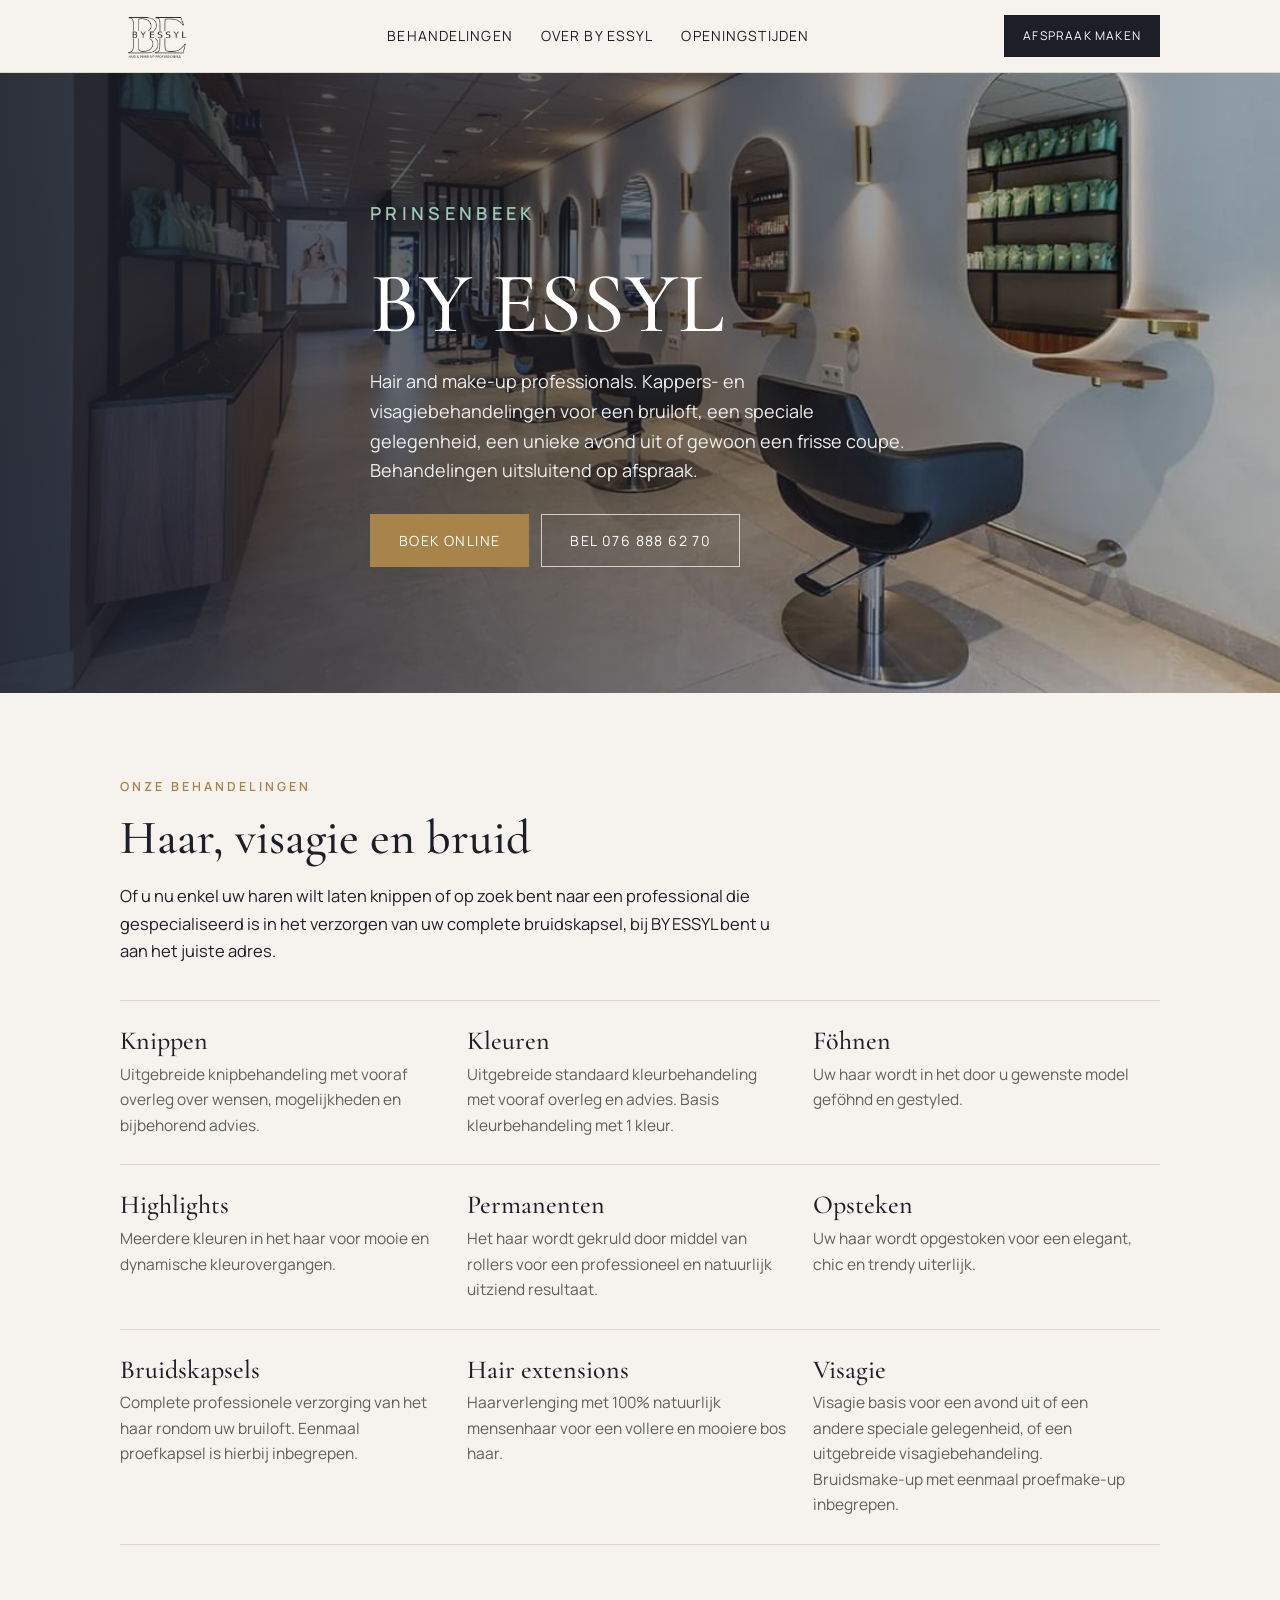
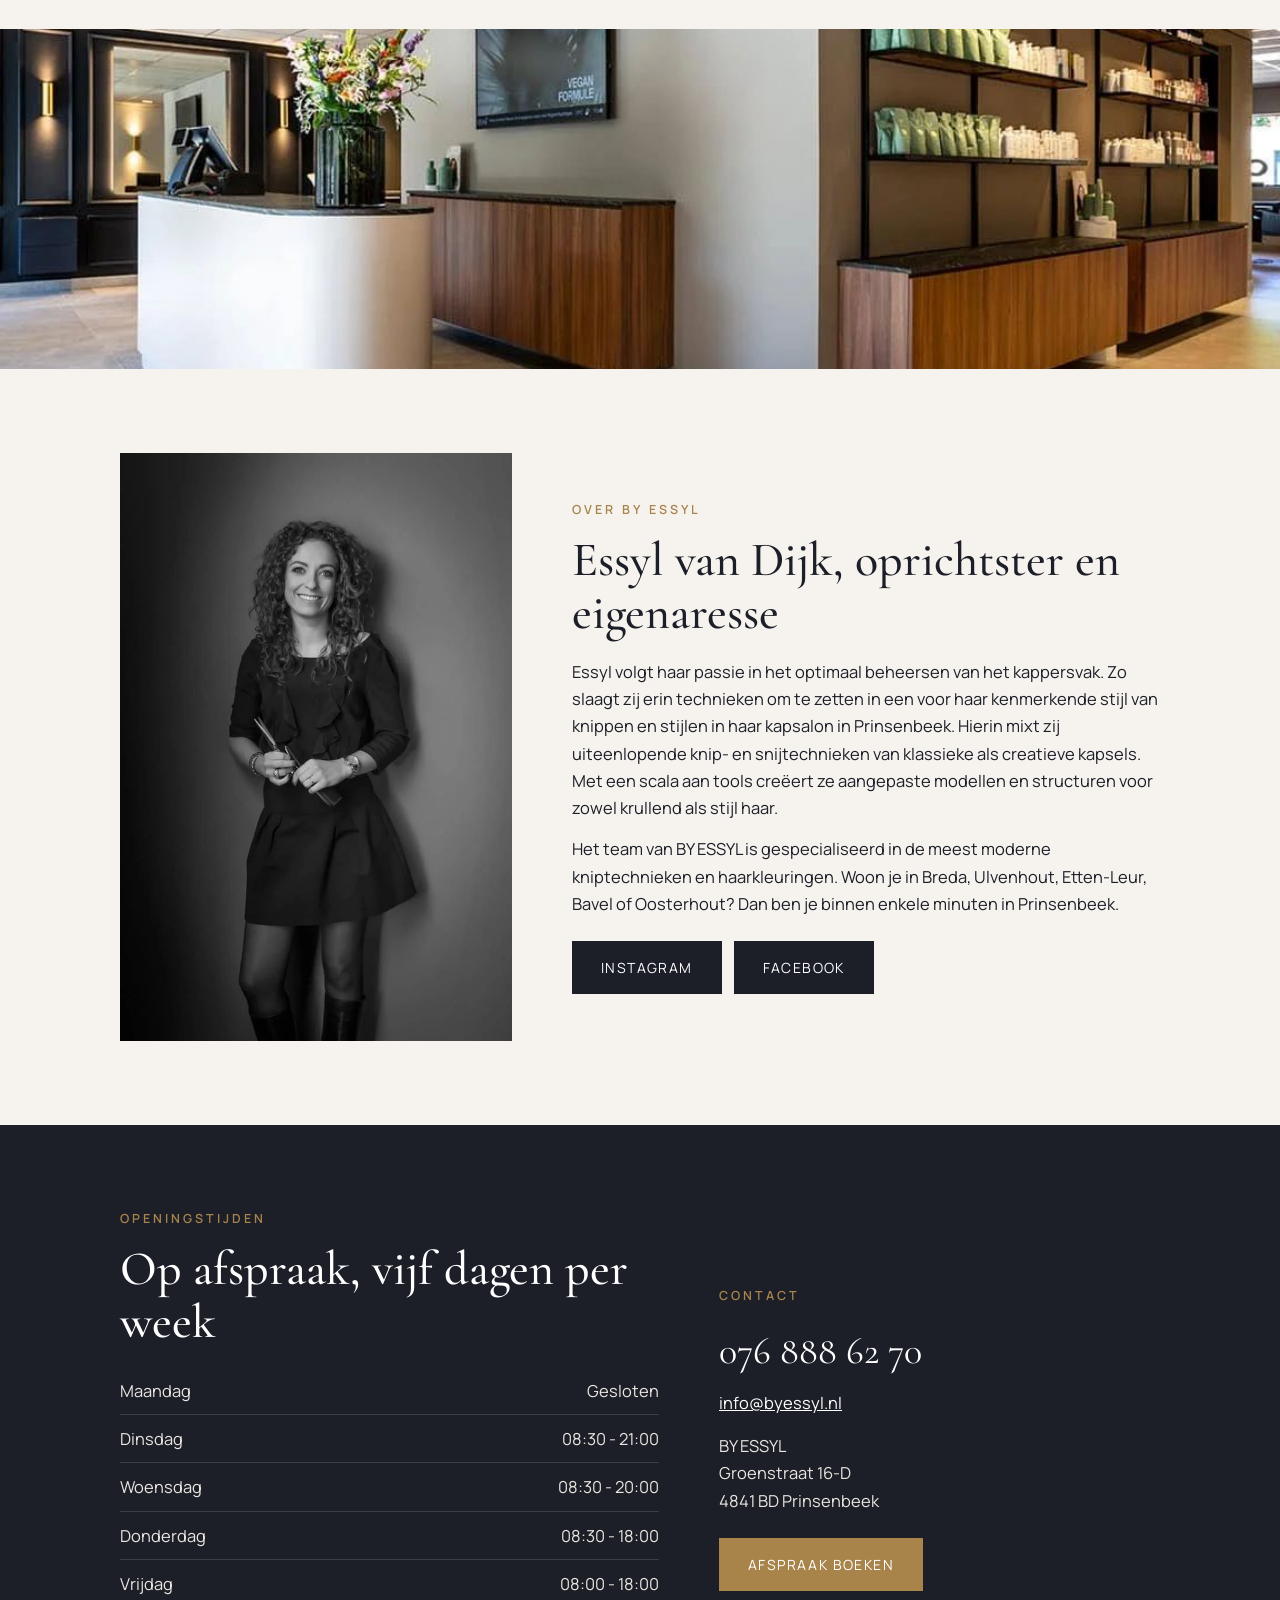
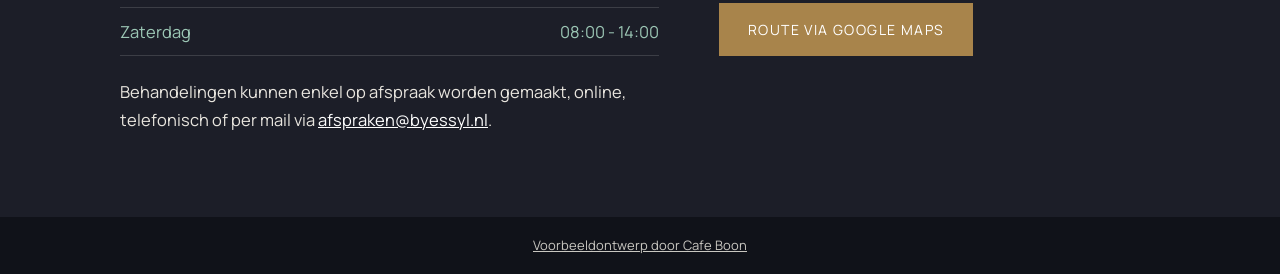
==== index.html @ 24ba28ef "Voorbeeldwebsite BY ESSYL" ====
<!doctype html>
<html lang="nl">
<head>
<meta charset="utf-8">
<meta name="viewport" content="width=device-width,initial-scale=1">
<title>BY ESSYL | Hair and Make-up professionals in Prinsenbeek</title>
<meta name="description" content="BY ESSYL, hair and make-up professionals aan de Groenstraat in Prinsenbeek. Knippen, kleuren, styling, bruid, visagie en extensions. Uitsluitend op afspraak.">
<meta name="robots" content="noindex">
<link rel="icon" href="images/logo.png">
<meta property="og:title" content="BY ESSYL, hair and make-up professionals">
<meta property="og:description" content="Kapsalon en visagie in Prinsenbeek, uitsluitend op afspraak.">
<meta property="og:image" content="https://byessyl.cafeboon.com/images/salon.jpg">
<meta property="og:type" content="website">
<link rel="preconnect" href="https://fonts.googleapis.com"><link rel="preconnect" href="https://fonts.gstatic.com" crossorigin>
<link href="https://fonts.googleapis.com/css2?family=Cormorant+Garamond:wght@500;600&family=Manrope:wght@400;600&display=swap" rel="stylesheet">
<link rel="stylesheet" href="style.css">
</head>
<body>
<header><div class="wrap">
<a href="#"><img src="images/logo.png" alt="BY ESSYL hair and make-up professionals"></a>
<nav><a href="#behandelingen">Behandelingen</a><a href="#over">Over BY ESSYL</a><a href="#contact">Openingstijden</a></nav>
<a class="btn" href="https://byessyl.mijnsalon.nl/" target="_blank" rel="noopener" style="padding:10px 18px;font-size:12px">Afspraak maken</a>
</div></header>

<div class="hero"><div class="wrap">
<p class="k">Prinsenbeek</p>
<h1>BY ESSYL</h1>
<p>Hair and make-up professionals. Kappers- en visagiebehandelingen voor een bruiloft, een speciale gelegenheid, een unieke avond uit of gewoon een frisse coupe. Behandelingen uitsluitend op afspraak.</p>
<div class="cta"><a class="btn" style="background:var(--brass);border-color:var(--brass)" href="https://byessyl.mijnsalon.nl/" target="_blank" rel="noopener">Boek online</a><a class="btn o" href="tel:0768886270">Bel 076 888 62 70</a></div>
</div></div>

<section id="behandelingen"><div class="wrap">
<p class="k">Onze behandelingen</p>
<h2>Haar, visagie en bruid</h2>
<p style="max-width:40em">Of u nu enkel uw haren wilt laten knippen of op zoek bent naar een professional die gespecialiseerd is in het verzorgen van uw complete bruidskapsel, bij BY ESSYL bent u aan het juiste adres.</p>
<div class="treat">
<div><h3>Knippen</h3><p>Uitgebreide knipbehandeling met vooraf overleg over wensen, mogelijkheden en bijbehorend advies.</p></div>
<div><h3>Kleuren</h3><p>Uitgebreide standaard kleurbehandeling met vooraf overleg en advies. Basis kleurbehandeling met 1 kleur.</p></div>
<div><h3>Föhnen</h3><p>Uw haar wordt in het door u gewenste model geföhnd en gestyled.</p></div>
<div><h3>Highlights</h3><p>Meerdere kleuren in het haar voor mooie en dynamische kleurovergangen.</p></div>
<div><h3>Permanenten</h3><p>Het haar wordt gekruld door middel van rollers voor een professioneel en natuurlijk uitziend resultaat.</p></div>
<div><h3>Opsteken</h3><p>Uw haar wordt opgestoken voor een elegant, chic en trendy uiterlijk.</p></div>
<div><h3>Bruidskapsels</h3><p>Complete professionele verzorging van het haar rondom uw bruiloft. Eenmaal proefkapsel is hierbij inbegrepen.</p></div>
<div><h3>Hair extensions</h3><p>Haarverlenging met 100% natuurlijk mensenhaar voor een vollere en mooiere bos haar.</p></div>
<div><h3>Visagie</h3><p>Visagie basis voor een avond uit of een andere speciale gelegenheid, of een uitgebreide visagiebehandeling. Bruidsmake-up met eenmaal proefmake-up inbegrepen.</p></div>
</div>
</div></section>

<img class="band" src="images/balie.jpg" alt="De balie in de salon aan de Groenstraat" loading="lazy">

<section id="over"><div class="wrap two">
<img src="images/essyl.jpg" alt="Essyl van Dijk, oprichtster van BY ESSYL" loading="lazy">
<div>
<p class="k">Over BY ESSYL</p>
<h2>Essyl van Dijk, oprichtster en eigenaresse</h2>
<p>Essyl volgt haar passie in het optimaal beheersen van het kappersvak. Zo slaagt zij erin technieken om te zetten in een voor haar kenmerkende stijl van knippen en stijlen in haar kapsalon in Prinsenbeek. Hierin mixt zij uiteenlopende knip- en snijtechnieken van klassieke als creatieve kapsels. Met een scala aan tools creëert ze aangepaste modellen en structuren voor zowel krullend als stijl haar.</p>
<p style="margin-top:14px">Het team van BY ESSYL is gespecialiseerd in de meest moderne kniptechnieken en haarkleuringen. Woon je in Breda, Ulvenhout, Etten-Leur, Bavel of Oosterhout? Dan ben je binnen enkele minuten in Prinsenbeek.</p>
<div class="cta" style="margin-top:24px"><a class="btn" href="https://www.instagram.com/byessyl/" target="_blank" rel="noopener">Instagram</a><a class="btn" href="https://www.facebook.com/byessyl/" target="_blank" rel="noopener">Facebook</a></div>
</div></div></section>

<section class="dark" id="contact"><div class="wrap two" style="grid-template-columns:1.1fr .9fr">
<div>
<p class="k">Openingstijden</p>
<h2>Op afspraak, vijf dagen per week</h2>
<table class="hours" id="hours">
<tr data-d="1"><td>Maandag</td><td>Gesloten</td></tr>
<tr data-d="2"><td>Dinsdag</td><td>08:30 - 21:00</td></tr>
<tr data-d="3"><td>Woensdag</td><td>08:30 - 20:00</td></tr>
<tr data-d="4"><td>Donderdag</td><td>08:30 - 18:00</td></tr>
<tr data-d="5"><td>Vrijdag</td><td>08:00 - 18:00</td></tr>
<tr data-d="6"><td>Zaterdag</td><td>08:00 - 14:00</td></tr>
</table>
<p>Behandelingen kunnen enkel op afspraak worden gemaakt, online, telefonisch of per mail via <a href="mailto:afspraken@byessyl.nl">afspraken@byessyl.nl</a>.</p>
</div>
<div>
<p class="k">Contact</p>
<a class="big" href="tel:0768886270">076 888 62 70</a>
<p><a href="mailto:info@byessyl.nl">info@byessyl.nl</a></p>
<p style="margin:16px 0 24px">BY ESSYL<br>Groenstraat 16-D<br>4841 BD Prinsenbeek</p>
<div class="cta"><a class="btn" href="https://byessyl.mijnsalon.nl/" target="_blank" rel="noopener">Afspraak boeken</a><a class="btn o" href="https://www.google.com/maps/dir/?api=1&destination=Groenstraat+16-D+4841+BD+Prinsenbeek" target="_blank" rel="noopener">Route via Google Maps</a></div>
</div></div></section>

<footer><a href="https://cafeboon.com" target="_blank" rel="noopener">Voorbeeldontwerp door Cafe Boon</a></footer>
<div class="callbar"><a href="tel:0768886270">Bel ons</a><a href="https://byessyl.mijnsalon.nl/">Boek online</a></div>
<script>var d=new Date().getDay(),r=document.querySelector('#hours tr[data-d="'+d+'"]');if(r)r.className='today';</script>
</body></html>
---- style.css ----
:root{--ink:#1c1e28;--bg:#f6f3ee;--brass:#a8844b;--mint:#9cc7b5;--wood:#7a5238;--line:#ded8cc;--mut:#625f58}
*{box-sizing:border-box;margin:0}
html{scroll-behavior:smooth}
body{font-family:"Manrope",system-ui,sans-serif;background:var(--bg);color:var(--ink);line-height:1.65;font-size:16.5px}
a{color:inherit}
.wrap{max-width:1080px;margin:0 auto;padding:0 20px}
h1,h2,h3{font-family:"Cormorant Garamond",Georgia,serif;font-weight:500;line-height:1.1}
header{position:sticky;top:0;z-index:10;background:rgba(246,243,238,.95);backdrop-filter:blur(8px);border-bottom:1px solid var(--line)}
header .wrap{display:flex;align-items:center;justify-content:space-between;height:72px}
header img{height:50px;display:block}
nav{display:flex;gap:28px;font-size:14px;letter-spacing:.08em;text-transform:uppercase}
nav a{text-decoration:none}nav a:hover{color:var(--brass)}
.btn{display:inline-block;background:var(--ink);color:#fff;text-decoration:none;padding:14px 28px;font-size:14px;letter-spacing:.1em;text-transform:uppercase;border:1px solid var(--ink)}
.btn:hover{background:var(--brass);border-color:var(--brass)}
.btn.o{background:transparent;color:#fff;border-color:rgba(255,255,255,.7)}.btn.o:hover{background:#fff;color:var(--ink)}
.hero{min-height:620px;display:flex;align-items:center;background:linear-gradient(90deg,rgba(28,30,40,.88) 0%,rgba(28,30,40,.55) 55%,rgba(28,30,40,.15)),url(images/salon.jpg) center/cover;color:#fff}
.hero h1{font-size:clamp(46px,7vw,86px);margin-bottom:16px}
.hero p{max-width:30em;font-size:18px;margin-bottom:28px;color:#eee}
.k{color:var(--brass);font-size:12.5px;letter-spacing:.24em;text-transform:uppercase;font-weight:600;margin-bottom:14px}
.hero .k{color:var(--mint)}
.cta{display:flex;gap:12px;flex-wrap:wrap}
section{padding:84px 0}
h2{font-size:clamp(32px,4.4vw,48px);margin-bottom:18px}
.two{display:grid;grid-template-columns:.8fr 1.2fr;gap:60px;align-items:center}
.two img{width:100%;display:block}
.treat{display:grid;grid-template-columns:1fr 1fr 1fr;gap:0;margin-top:36px;border-top:1px solid var(--line)}
.treat div{padding:26px 26px 26px 0;border-bottom:1px solid var(--line)}
.treat h3{font-size:26px;margin-bottom:6px}
.treat p{font-size:15.5px;color:var(--mut)}
.dark{background:var(--ink);color:#e9e6df}
.dark h2,.dark h3{color:#fff}
.hours{width:100%;border-collapse:collapse;margin:10px 0 22px}
.hours td{padding:10px 0;border-bottom:1px solid rgba(255,255,255,.14)}
.hours td:last-child{text-align:right}
.hours tr.today td{color:var(--mint)}
.big{font-family:"Cormorant Garamond",serif;font-size:38px;text-decoration:none;display:block;margin:2px 0 6px;color:#fff}
.dark a{color:#fff}
.dark .btn{background:var(--brass);border-color:var(--brass)}.dark .btn:hover{background:#fff;color:var(--ink)}
.band{width:100%;height:340px;object-fit:cover;display:block}
footer{background:#101219;color:#8e8d8a;font-size:13px;text-align:center;padding:18px}
footer a{color:#c9c7c1}
.callbar{display:none}
@media(max-width:860px){
 nav{display:none}.two{grid-template-columns:1fr;gap:30px}.two img{max-height:480px;object-fit:cover;object-position:top}
 .treat{grid-template-columns:1fr}.hero{min-height:540px;background-position:30% center}section{padding:56px 0}.band{height:200px}
 .callbar{display:flex;position:fixed;bottom:0;left:0;right:0;z-index:20}
 .callbar a{flex:1;text-align:center;padding:14px;text-decoration:none;background:var(--ink);color:#fff;font-size:14px;letter-spacing:.08em;text-transform:uppercase}
 .callbar a+a{background:var(--brass)}
 body{padding-bottom:50px}
}
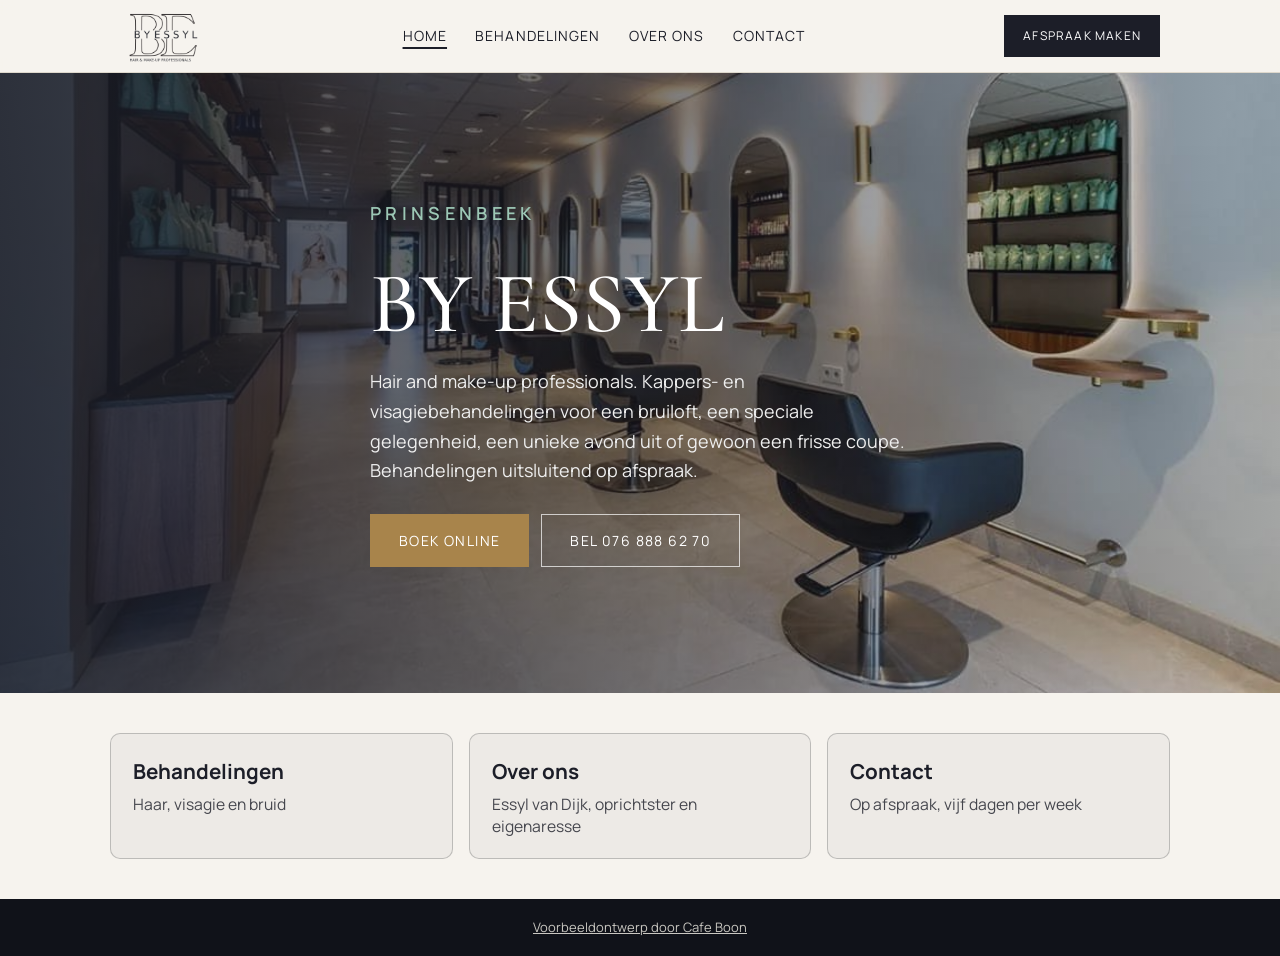
==== commit 57b77144: "Website opgedeeld in meerdere pagina's" ====
--- a/index.html
+++ b/index.html
@@ -17,70 +17,19 @@
 </head>
 <body>
 <header><div class="wrap">
-<a href="#"><img src="images/logo.png" alt="BY ESSYL hair and make-up professionals"></a>
-<nav><a href="#behandelingen">Behandelingen</a><a href="#over">Over BY ESSYL</a><a href="#contact">Openingstijden</a></nav>
-<a class="btn" href="https://byessyl.mijnsalon.nl/" target="_blank" rel="noopener" style="padding:10px 18px;font-size:12px">Afspraak maken</a>
+<a href="index.html"><img alt="BY ESSYL hair and make-up professionals" src="images/logo.png"/></a>
+<nav><a aria-current="page" href="index.html">Home</a><a href="aanbod.html">Behandelingen</a><a href="over.html">Over ons</a><a href="contact.html">Contact</a></nav>
+<a class="btn" href="https://byessyl.mijnsalon.nl/" rel="noopener" style="padding:10px 18px;font-size:12px" target="_blank">Afspraak maken</a>
 </div></header>
-
+<div aria-label="Pagina's" class="sn-bar" role="navigation"><a aria-current="page" class="sn-link" href="index.html">Home</a><a class="sn-link" href="aanbod.html">Behandelingen</a><a class="sn-link" href="over.html">Over ons</a><a class="sn-link" href="contact.html">Contact</a></div>
 <div class="hero"><div class="wrap">
 <p class="k">Prinsenbeek</p>
 <h1>BY ESSYL</h1>
 <p>Hair and make-up professionals. Kappers- en visagiebehandelingen voor een bruiloft, een speciale gelegenheid, een unieke avond uit of gewoon een frisse coupe. Behandelingen uitsluitend op afspraak.</p>
-<div class="cta"><a class="btn" style="background:var(--brass);border-color:var(--brass)" href="https://byessyl.mijnsalon.nl/" target="_blank" rel="noopener">Boek online</a><a class="btn o" href="tel:0768886270">Bel 076 888 62 70</a></div>
+<div class="cta"><a class="btn" href="https://byessyl.mijnsalon.nl/" rel="noopener" style="background:var(--brass);border-color:var(--brass)" target="_blank">Boek online</a><a class="btn o" href="tel:0768886270">Bel 076 888 62 70</a></div>
 </div></div>
-
-<section id="behandelingen"><div class="wrap">
-<p class="k">Onze behandelingen</p>
-<h2>Haar, visagie en bruid</h2>
-<p style="max-width:40em">Of u nu enkel uw haren wilt laten knippen of op zoek bent naar een professional die gespecialiseerd is in het verzorgen van uw complete bruidskapsel, bij BY ESSYL bent u aan het juiste adres.</p>
-<div class="treat">
-<div><h3>Knippen</h3><p>Uitgebreide knipbehandeling met vooraf overleg over wensen, mogelijkheden en bijbehorend advies.</p></div>
-<div><h3>Kleuren</h3><p>Uitgebreide standaard kleurbehandeling met vooraf overleg en advies. Basis kleurbehandeling met 1 kleur.</p></div>
-<div><h3>Föhnen</h3><p>Uw haar wordt in het door u gewenste model geföhnd en gestyled.</p></div>
-<div><h3>Highlights</h3><p>Meerdere kleuren in het haar voor mooie en dynamische kleurovergangen.</p></div>
-<div><h3>Permanenten</h3><p>Het haar wordt gekruld door middel van rollers voor een professioneel en natuurlijk uitziend resultaat.</p></div>
-<div><h3>Opsteken</h3><p>Uw haar wordt opgestoken voor een elegant, chic en trendy uiterlijk.</p></div>
-<div><h3>Bruidskapsels</h3><p>Complete professionele verzorging van het haar rondom uw bruiloft. Eenmaal proefkapsel is hierbij inbegrepen.</p></div>
-<div><h3>Hair extensions</h3><p>Haarverlenging met 100% natuurlijk mensenhaar voor een vollere en mooiere bos haar.</p></div>
-<div><h3>Visagie</h3><p>Visagie basis voor een avond uit of een andere speciale gelegenheid, of een uitgebreide visagiebehandeling. Bruidsmake-up met eenmaal proefmake-up inbegrepen.</p></div>
-</div>
-</div></section>
-
-<img class="band" src="images/balie.jpg" alt="De balie in de salon aan de Groenstraat" loading="lazy">
-
-<section id="over"><div class="wrap two">
-<img src="images/essyl.jpg" alt="Essyl van Dijk, oprichtster van BY ESSYL" loading="lazy">
-<div>
-<p class="k">Over BY ESSYL</p>
-<h2>Essyl van Dijk, oprichtster en eigenaresse</h2>
-<p>Essyl volgt haar passie in het optimaal beheersen van het kappersvak. Zo slaagt zij erin technieken om te zetten in een voor haar kenmerkende stijl van knippen en stijlen in haar kapsalon in Prinsenbeek. Hierin mixt zij uiteenlopende knip- en snijtechnieken van klassieke als creatieve kapsels. Met een scala aan tools creëert ze aangepaste modellen en structuren voor zowel krullend als stijl haar.</p>
-<p style="margin-top:14px">Het team van BY ESSYL is gespecialiseerd in de meest moderne kniptechnieken en haarkleuringen. Woon je in Breda, Ulvenhout, Etten-Leur, Bavel of Oosterhout? Dan ben je binnen enkele minuten in Prinsenbeek.</p>
-<div class="cta" style="margin-top:24px"><a class="btn" href="https://www.instagram.com/byessyl/" target="_blank" rel="noopener">Instagram</a><a class="btn" href="https://www.facebook.com/byessyl/" target="_blank" rel="noopener">Facebook</a></div>
-</div></div></section>
-
-<section class="dark" id="contact"><div class="wrap two" style="grid-template-columns:1.1fr .9fr">
-<div>
-<p class="k">Openingstijden</p>
-<h2>Op afspraak, vijf dagen per week</h2>
-<table class="hours" id="hours">
-<tr data-d="1"><td>Maandag</td><td>Gesloten</td></tr>
-<tr data-d="2"><td>Dinsdag</td><td>08:30 - 21:00</td></tr>
-<tr data-d="3"><td>Woensdag</td><td>08:30 - 20:00</td></tr>
-<tr data-d="4"><td>Donderdag</td><td>08:30 - 18:00</td></tr>
-<tr data-d="5"><td>Vrijdag</td><td>08:00 - 18:00</td></tr>
-<tr data-d="6"><td>Zaterdag</td><td>08:00 - 14:00</td></tr>
-</table>
-<p>Behandelingen kunnen enkel op afspraak worden gemaakt, online, telefonisch of per mail via <a href="mailto:afspraken@byessyl.nl">afspraken@byessyl.nl</a>.</p>
-</div>
-<div>
-<p class="k">Contact</p>
-<a class="big" href="tel:0768886270">076 888 62 70</a>
-<p><a href="mailto:info@byessyl.nl">info@byessyl.nl</a></p>
-<p style="margin:16px 0 24px">BY ESSYL<br>Groenstraat 16-D<br>4841 BD Prinsenbeek</p>
-<div class="cta"><a class="btn" href="https://byessyl.mijnsalon.nl/" target="_blank" rel="noopener">Afspraak boeken</a><a class="btn o" href="https://www.google.com/maps/dir/?api=1&destination=Groenstraat+16-D+4841+BD+Prinsenbeek" target="_blank" rel="noopener">Route via Google Maps</a></div>
-</div></div></section>
-
-<footer><a href="https://cafeboon.com" target="_blank" rel="noopener">Voorbeeldontwerp door Cafe Boon</a></footer>
+<div class="sn-cards"><a class="sn-card" href="aanbod.html"><strong>Behandelingen</strong><span>Haar, visagie en bruid</span></a><a class="sn-card" href="over.html"><strong>Over ons</strong><span>Essyl van Dijk, oprichtster en eigenaresse</span></a><a class="sn-card" href="contact.html"><strong>Contact</strong><span>Op afspraak, vijf dagen per week</span></a></div>
+<footer><a href="https://cafeboon.com" rel="noopener" target="_blank">Voorbeeldontwerp door Cafe Boon</a></footer>
 <div class="callbar"><a href="tel:0768886270">Bel ons</a><a href="https://byessyl.mijnsalon.nl/">Boek online</a></div>
-<script>var d=new Date().getDay(),r=document.querySelector('#hours tr[data-d="'+d+'"]');if(r)r.className='today';</script>
+<script>try{var d=new Date().getDay(),r=document.querySelector('#hours tr[data-d="'+d+'"]');if(r)r.className='today';}catch(e){}</script>
 </body></html>
--- a/style.css
+++ b/style.css
@@ -7,7 +7,7 @@
 h1,h2,h3{font-family:"Cormorant Garamond",Georgia,serif;font-weight:500;line-height:1.1}
 header{position:sticky;top:0;z-index:10;background:rgba(246,243,238,.95);backdrop-filter:blur(8px);border-bottom:1px solid var(--line)}
 header .wrap{display:flex;align-items:center;justify-content:space-between;height:72px}
-header img{height:50px;display:block}
+header img{height:58px;display:block}
 nav{display:flex;gap:28px;font-size:14px;letter-spacing:.08em;text-transform:uppercase}
 nav a{text-decoration:none}nav a:hover{color:var(--brass)}
 .btn{display:inline-block;background:var(--ink);color:#fff;text-decoration:none;padding:14px 28px;font-size:14px;letter-spacing:.1em;text-transform:uppercase;border:1px solid var(--ink)}
@@ -41,10 +41,24 @@
 footer a{color:#c9c7c1}
 .callbar{display:none}
 @media(max-width:860px){
- nav{display:none}.two{grid-template-columns:1fr;gap:30px}.two img{max-height:480px;object-fit:cover;object-position:top}
+ nav{display:none}.two{grid-template-columns:1fr !important;gap:30px}.two img{max-height:480px;object-fit:cover;object-position:top}
  .treat{grid-template-columns:1fr}.hero{min-height:540px;background-position:30% center}section{padding:56px 0}.band{height:200px}
  .callbar{display:flex;position:fixed;bottom:0;left:0;right:0;z-index:20}
  .callbar a{flex:1;text-align:center;padding:14px;text-decoration:none;background:var(--ink);color:#fff;font-size:14px;letter-spacing:.08em;text-transform:uppercase}
  .callbar a+a{background:var(--brass)}
  body{padding-bottom:50px}
 }
+/* sitenav:start */
+.sn-bar{display:none;gap:6px;overflow-x:auto;white-space:nowrap;-webkit-overflow-scrolling:touch;padding:8px 12px;background:inherit;color:inherit;font:inherit;line-height:1.2;border-bottom:1px solid rgba(128,128,128,.35);box-sizing:border-box;max-width:100%}
+.sn-bar a.sn-link{flex:0 0 auto;padding:9px 15px;border-radius:999px;color:inherit;text-decoration:none;font-size:15px;font-weight:600;letter-spacing:0;text-transform:none;margin:0}
+.sn-bar a.sn-link[aria-current="page"]{background:rgba(128,128,128,.2);box-shadow:inset 0 -2px 0 currentColor}
+@media(max-width:860px){.sn-bar{display:flex}}
+nav a[aria-current="page"]:not(.cta):not(.btn):not(.call){text-decoration:underline;text-underline-offset:6px;text-decoration-thickness:2px}
+.sn-head{max-width:1100px;margin:0 auto;padding:40px 20px 0;box-sizing:border-box}
+.sn-head h1{margin:0;color:inherit;font-size:clamp(30px,5vw,46px);line-height:1.1}
+.sn-cards{max-width:1100px;margin:0 auto;padding:40px 20px;display:grid;grid-template-columns:repeat(auto-fit,minmax(230px,1fr));gap:16px;box-sizing:border-box}
+.sn-card{display:block;padding:20px 22px;border:1px solid rgba(128,128,128,.45);border-radius:10px;background:rgba(128,128,128,.07);color:inherit;text-decoration:none;min-width:0}
+.sn-card strong{display:block;font-size:1.25em;margin:0 0 6px;color:inherit}
+.sn-card span{display:block;opacity:.8;font-size:.95em;line-height:1.4}
+.sn-card:hover,.sn-card:focus-visible{border-color:currentColor}
+/* sitenav:end */
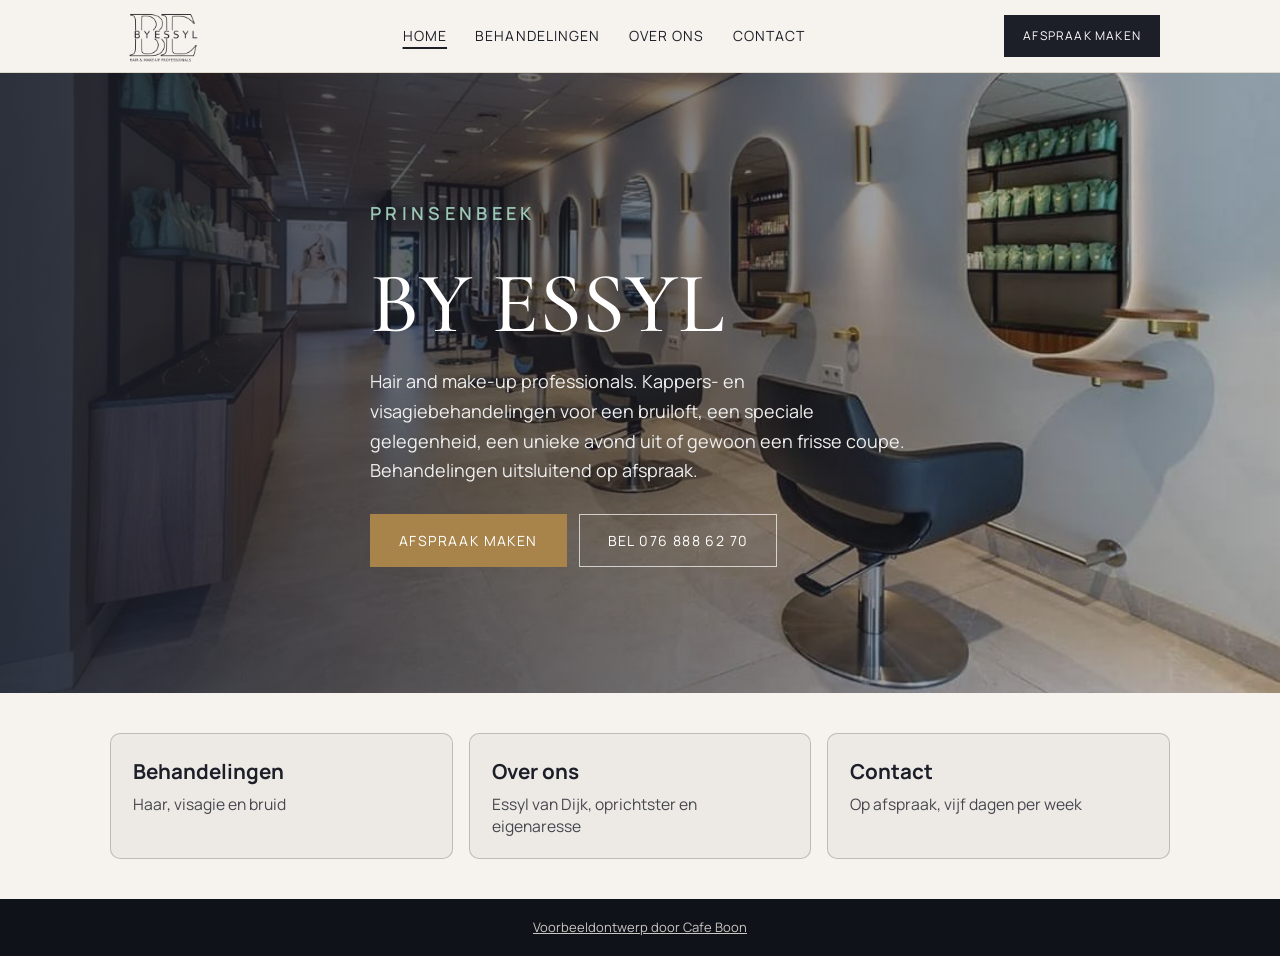
==== commit 229d9778: "Links naar externe websites vervangen door eigen pagina's" ====
--- a/index.html
+++ b/index.html
@@ -19,17 +19,17 @@
 <header><div class="wrap">
 <a href="index.html"><img alt="BY ESSYL hair and make-up professionals" src="images/logo.png"/></a>
 <nav><a aria-current="page" href="index.html">Home</a><a href="aanbod.html">Behandelingen</a><a href="over.html">Over ons</a><a href="contact.html">Contact</a></nav>
-<a class="btn" href="https://byessyl.mijnsalon.nl/" rel="noopener" style="padding:10px 18px;font-size:12px" target="_blank">Afspraak maken</a>
+<a class="btn" href="contact.html" style="padding:10px 18px;font-size:12px">Afspraak maken</a>
 </div></header>
 <div aria-label="Pagina's" class="sn-bar" role="navigation"><a aria-current="page" class="sn-link" href="index.html">Home</a><a class="sn-link" href="aanbod.html">Behandelingen</a><a class="sn-link" href="over.html">Over ons</a><a class="sn-link" href="contact.html">Contact</a></div>
 <div class="hero"><div class="wrap">
 <p class="k">Prinsenbeek</p>
 <h1>BY ESSYL</h1>
 <p>Hair and make-up professionals. Kappers- en visagiebehandelingen voor een bruiloft, een speciale gelegenheid, een unieke avond uit of gewoon een frisse coupe. Behandelingen uitsluitend op afspraak.</p>
-<div class="cta"><a class="btn" href="https://byessyl.mijnsalon.nl/" rel="noopener" style="background:var(--brass);border-color:var(--brass)" target="_blank">Boek online</a><a class="btn o" href="tel:0768886270">Bel 076 888 62 70</a></div>
+<div class="cta"><a class="btn" href="contact.html" style="background:var(--brass);border-color:var(--brass)">Afspraak maken</a><a class="btn o" href="tel:0768886270">Bel 076 888 62 70</a></div>
 </div></div>
 <div class="sn-cards"><a class="sn-card" href="aanbod.html"><strong>Behandelingen</strong><span>Haar, visagie en bruid</span></a><a class="sn-card" href="over.html"><strong>Over ons</strong><span>Essyl van Dijk, oprichtster en eigenaresse</span></a><a class="sn-card" href="contact.html"><strong>Contact</strong><span>Op afspraak, vijf dagen per week</span></a></div>
 <footer><a href="https://cafeboon.com" rel="noopener" target="_blank">Voorbeeldontwerp door Cafe Boon</a></footer>
-<div class="callbar"><a href="tel:0768886270">Bel ons</a><a href="https://byessyl.mijnsalon.nl/">Boek online</a></div>
+<div class="callbar"><a href="tel:0768886270">Bel ons</a><a href="contact.html">Afspraak maken</a></div>
 <script>try{var d=new Date().getDay(),r=document.querySelector('#hours tr[data-d="'+d+'"]');if(r)r.className='today';}catch(e){}</script>
 </body></html>
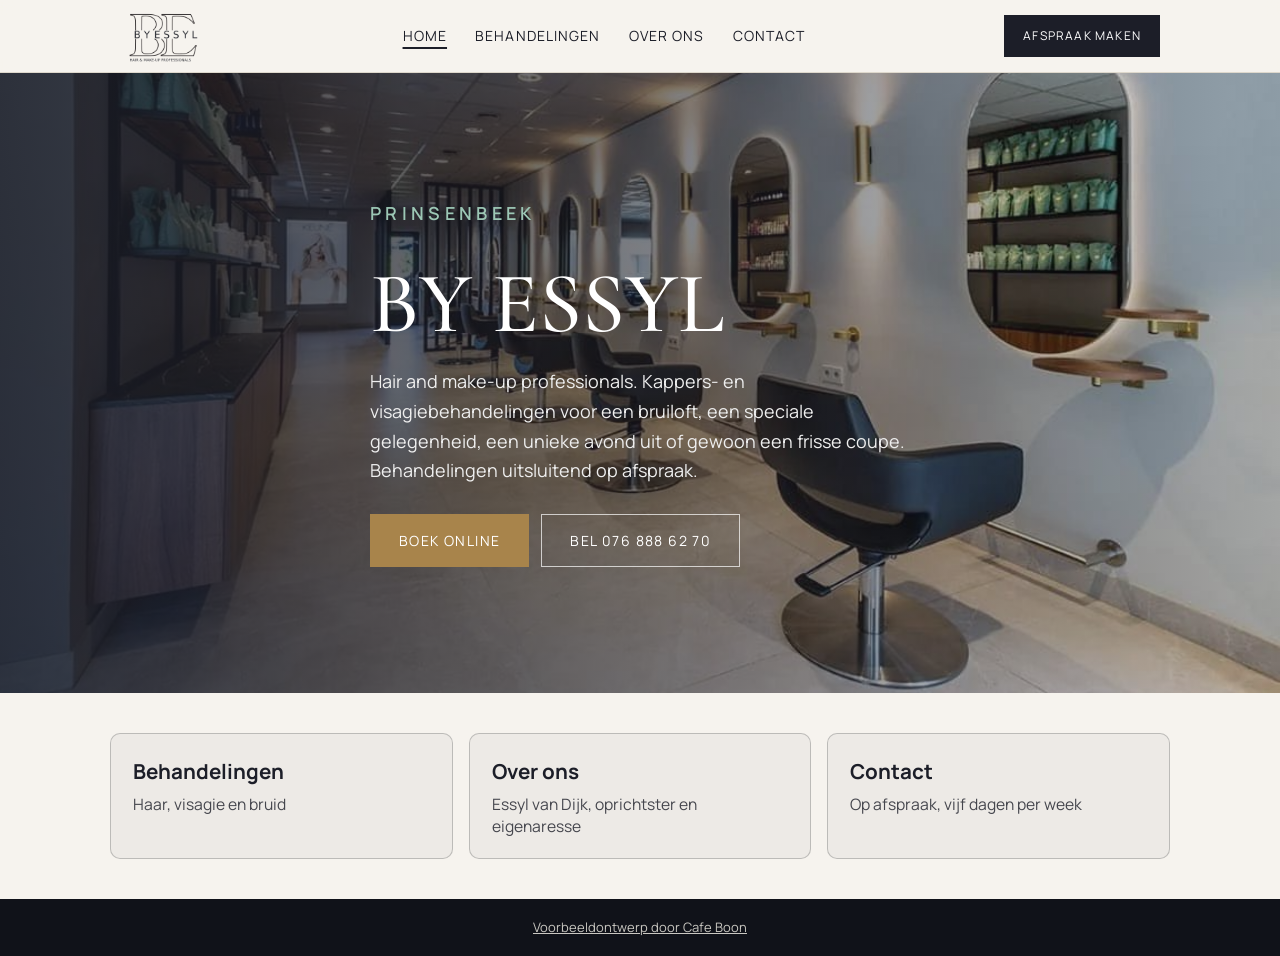
==== commit 07770651: "Links naar externe websites verwijzen naar een eigen binnenkort pagina" ====
--- a/index.html
+++ b/index.html
@@ -19,17 +19,17 @@
 <header><div class="wrap">
 <a href="index.html"><img alt="BY ESSYL hair and make-up professionals" src="images/logo.png"/></a>
 <nav><a aria-current="page" href="index.html">Home</a><a href="aanbod.html">Behandelingen</a><a href="over.html">Over ons</a><a href="contact.html">Contact</a></nav>
-<a class="btn" href="contact.html" style="padding:10px 18px;font-size:12px">Afspraak maken</a>
+<a class="btn" href="binnenkort.html" style="padding:10px 18px;font-size:12px" target="_blank">Afspraak maken</a>
 </div></header>
 <div aria-label="Pagina's" class="sn-bar" role="navigation"><a aria-current="page" class="sn-link" href="index.html">Home</a><a class="sn-link" href="aanbod.html">Behandelingen</a><a class="sn-link" href="over.html">Over ons</a><a class="sn-link" href="contact.html">Contact</a></div>
 <div class="hero"><div class="wrap">
 <p class="k">Prinsenbeek</p>
 <h1>BY ESSYL</h1>
 <p>Hair and make-up professionals. Kappers- en visagiebehandelingen voor een bruiloft, een speciale gelegenheid, een unieke avond uit of gewoon een frisse coupe. Behandelingen uitsluitend op afspraak.</p>
-<div class="cta"><a class="btn" href="contact.html" style="background:var(--brass);border-color:var(--brass)">Afspraak maken</a><a class="btn o" href="tel:0768886270">Bel 076 888 62 70</a></div>
+<div class="cta"><a class="btn" href="binnenkort.html" style="background:var(--brass);border-color:var(--brass)" target="_blank">Boek online</a><a class="btn o" href="tel:0768886270">Bel 076 888 62 70</a></div>
 </div></div>
 <div class="sn-cards"><a class="sn-card" href="aanbod.html"><strong>Behandelingen</strong><span>Haar, visagie en bruid</span></a><a class="sn-card" href="over.html"><strong>Over ons</strong><span>Essyl van Dijk, oprichtster en eigenaresse</span></a><a class="sn-card" href="contact.html"><strong>Contact</strong><span>Op afspraak, vijf dagen per week</span></a></div>
 <footer><a href="https://cafeboon.com" rel="noopener" target="_blank">Voorbeeldontwerp door Cafe Boon</a></footer>
-<div class="callbar"><a href="tel:0768886270">Bel ons</a><a href="contact.html">Afspraak maken</a></div>
+<div class="callbar"><a href="tel:0768886270">Bel ons</a><a href="binnenkort.html">Boek online</a></div>
 <script>try{var d=new Date().getDay(),r=document.querySelector('#hours tr[data-d="'+d+'"]');if(r)r.className='today';}catch(e){}</script>
 </body></html>
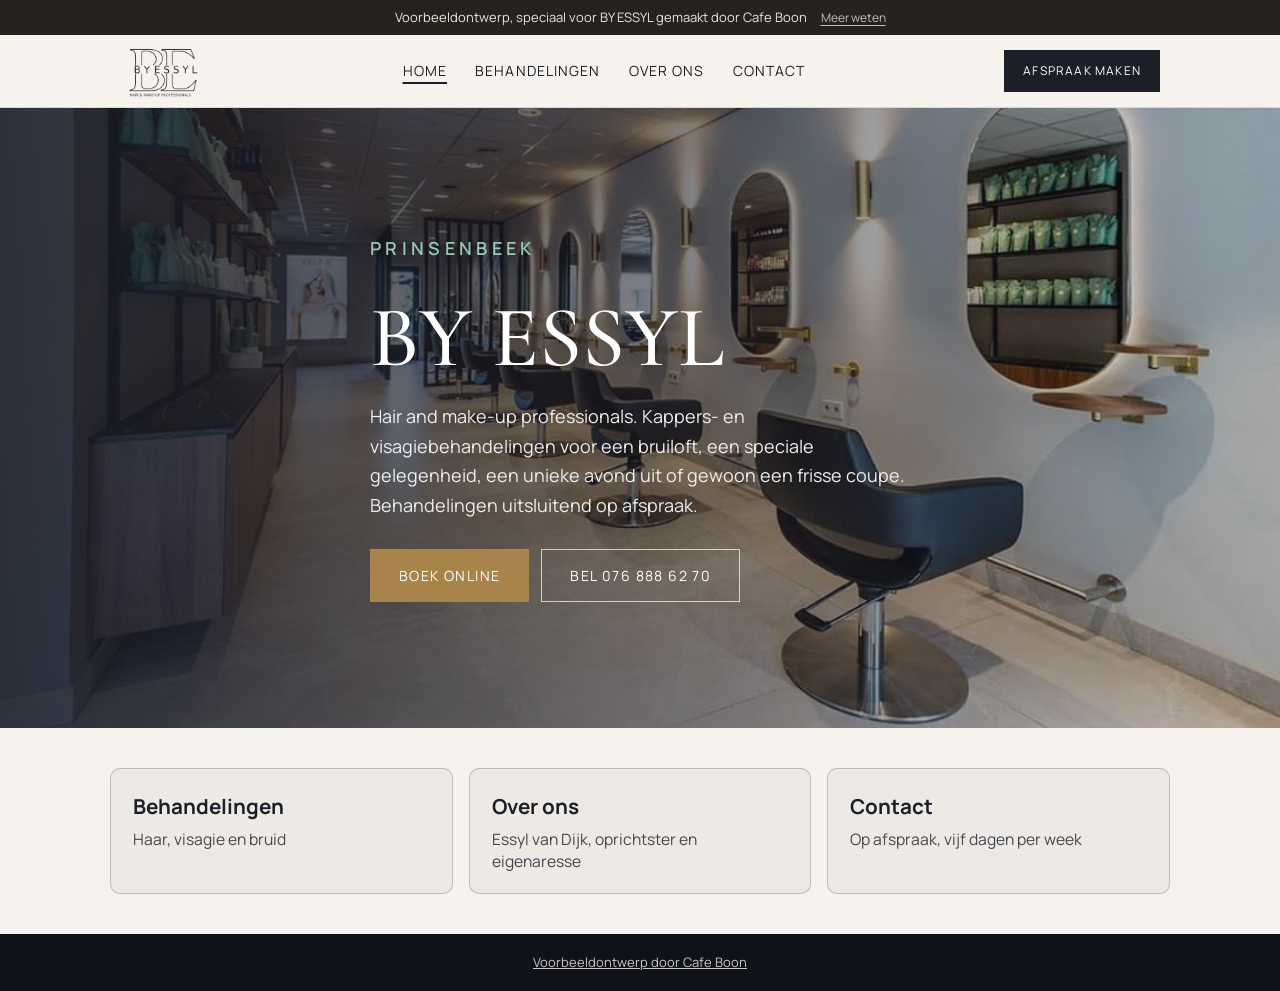
==== commit 50e68574: "Werkende formulieren voor afspraken en aanvragen" ====
--- a/index.html
+++ b/index.html
@@ -16,20 +16,21 @@
 <link rel="stylesheet" href="style.css">
 </head>
 <body>
+<div class="vb-banner" role="note"><span>Voorbeeldontwerp, speciaal voor BY ESSYL gemaakt door Cafe Boon</span><a href="https://cafeboon.com">Meer weten</a></div>
 <header><div class="wrap">
 <a href="index.html"><img alt="BY ESSYL hair and make-up professionals" src="images/logo.png"/></a>
 <nav><a aria-current="page" href="index.html">Home</a><a href="aanbod.html">Behandelingen</a><a href="over.html">Over ons</a><a href="contact.html">Contact</a></nav>
-<a class="btn" href="binnenkort.html" style="padding:10px 18px;font-size:12px" target="_blank">Afspraak maken</a>
+<a class="btn" href="afspraak.html" style="padding:10px 18px;font-size:12px">Afspraak maken</a>
 </div></header>
 <div aria-label="Pagina's" class="sn-bar" role="navigation"><a aria-current="page" class="sn-link" href="index.html">Home</a><a class="sn-link" href="aanbod.html">Behandelingen</a><a class="sn-link" href="over.html">Over ons</a><a class="sn-link" href="contact.html">Contact</a></div>
 <div class="hero"><div class="wrap">
 <p class="k">Prinsenbeek</p>
 <h1>BY ESSYL</h1>
 <p>Hair and make-up professionals. Kappers- en visagiebehandelingen voor een bruiloft, een speciale gelegenheid, een unieke avond uit of gewoon een frisse coupe. Behandelingen uitsluitend op afspraak.</p>
-<div class="cta"><a class="btn" href="binnenkort.html" style="background:var(--brass);border-color:var(--brass)" target="_blank">Boek online</a><a class="btn o" href="tel:0768886270">Bel 076 888 62 70</a></div>
+<div class="cta"><a class="btn" href="afspraak.html" style="background:var(--brass);border-color:var(--brass)">Boek online</a><a class="btn o" href="tel:0768886270">Bel 076 888 62 70</a></div>
 </div></div>
 <div class="sn-cards"><a class="sn-card" href="aanbod.html"><strong>Behandelingen</strong><span>Haar, visagie en bruid</span></a><a class="sn-card" href="over.html"><strong>Over ons</strong><span>Essyl van Dijk, oprichtster en eigenaresse</span></a><a class="sn-card" href="contact.html"><strong>Contact</strong><span>Op afspraak, vijf dagen per week</span></a></div>
 <footer><a href="https://cafeboon.com" rel="noopener" target="_blank">Voorbeeldontwerp door Cafe Boon</a></footer>
-<div class="callbar"><a href="tel:0768886270">Bel ons</a><a href="binnenkort.html">Boek online</a></div>
+<div class="callbar"><a href="tel:0768886270">Bel ons</a><a href="afspraak.html">Boek online</a></div>
 <script>try{var d=new Date().getDay(),r=document.querySelector('#hours tr[data-d="'+d+'"]');if(r)r.className='today';}catch(e){}</script>
 </body></html>
--- a/style.css
+++ b/style.css
@@ -62,3 +62,31 @@
 .sn-card span{display:block;opacity:.8;font-size:.95em;line-height:1.4}
 .sn-card:hover,.sn-card:focus-visible{border-color:currentColor}
 /* sitenav:end */
+/* voorbeeld-formulier:start */
+@layer sn{.sn-form button.btn{border:0;font:inherit;cursor:pointer;line-height:1.2}}
+.sn-formsec{padding:36px 0 72px}
+.sn-formwrap{max-width:1100px;margin:0 auto;padding:0 20px;box-sizing:border-box}
+.sn-formwrap>h2{margin:0 0 12px}
+.sn-formwrap>.sn-lead,.sn-formwrap>.sn-form,.sn-formwrap>.sn-done{max-width:720px}
+.sn-formwrap .sn-lead{margin:0 0 24px;opacity:.85}
+.sn-form{display:grid;grid-template-columns:1fr 1fr;gap:16px}
+.sn-field{display:flex;flex-direction:column;gap:6px;min-width:0;text-align:left}
+.sn-field.full{grid-column:1/-1}
+.sn-field label{font-size:14px;font-weight:600}
+.sn-field input,.sn-field select,.sn-field textarea{font:inherit;font-size:16px;line-height:1.4;color:inherit;background:rgba(128,128,128,.12);border:1px solid rgba(128,128,128,.55);border-radius:8px;padding:11px 12px;width:100%;box-sizing:border-box;min-width:0;max-width:100%;-webkit-appearance:none;appearance:none}
+.sn-field select{background-image:linear-gradient(45deg,transparent 50%,currentColor 50%),linear-gradient(135deg,currentColor 50%,transparent 50%);background-position:calc(100% - 20px) 50%,calc(100% - 15px) 50%;background-size:5px 5px;background-repeat:no-repeat;padding-right:38px}
+.sn-field select option{color:#111;background:#fff}
+.sn-field textarea{resize:vertical}
+.sn-field input:focus,.sn-field select:focus,.sn-field textarea:focus{outline:2px solid currentColor;outline-offset:1px}
+.sn-done{padding:28px;border:1px solid rgba(128,128,128,.55);border-radius:12px;background:rgba(128,128,128,.1)}
+.sn-done h2{margin:0 0 10px}
+.sn-done p{margin:0}
+.sn-done a{text-decoration:underline;text-underline-offset:3px;font-weight:600}
+.sn-formlink{padding:0 0 56px}
+@media(max-width:640px){.sn-form{grid-template-columns:1fr}.sn-formsec{padding:24px 0 56px}}
+/* voorbeeld-formulier:end */
+/* voorbeeldbanner:start */
+.vb-banner{display:flex;flex-wrap:wrap;justify-content:center;align-items:baseline;gap:2px 14px;padding:8px 16px;background:#26231f;color:#e9e6df;font-size:13px;line-height:1.45;letter-spacing:0;text-transform:none;font-weight:400;text-align:center;position:relative;z-index:1000}
+.vb-banner a{color:inherit;opacity:.8;text-decoration:underline;text-underline-offset:3px;font-size:12px;font-weight:400;white-space:nowrap;letter-spacing:0;text-transform:none}
+.vb-banner a:hover{opacity:1}
+/* voorbeeldbanner:end */
